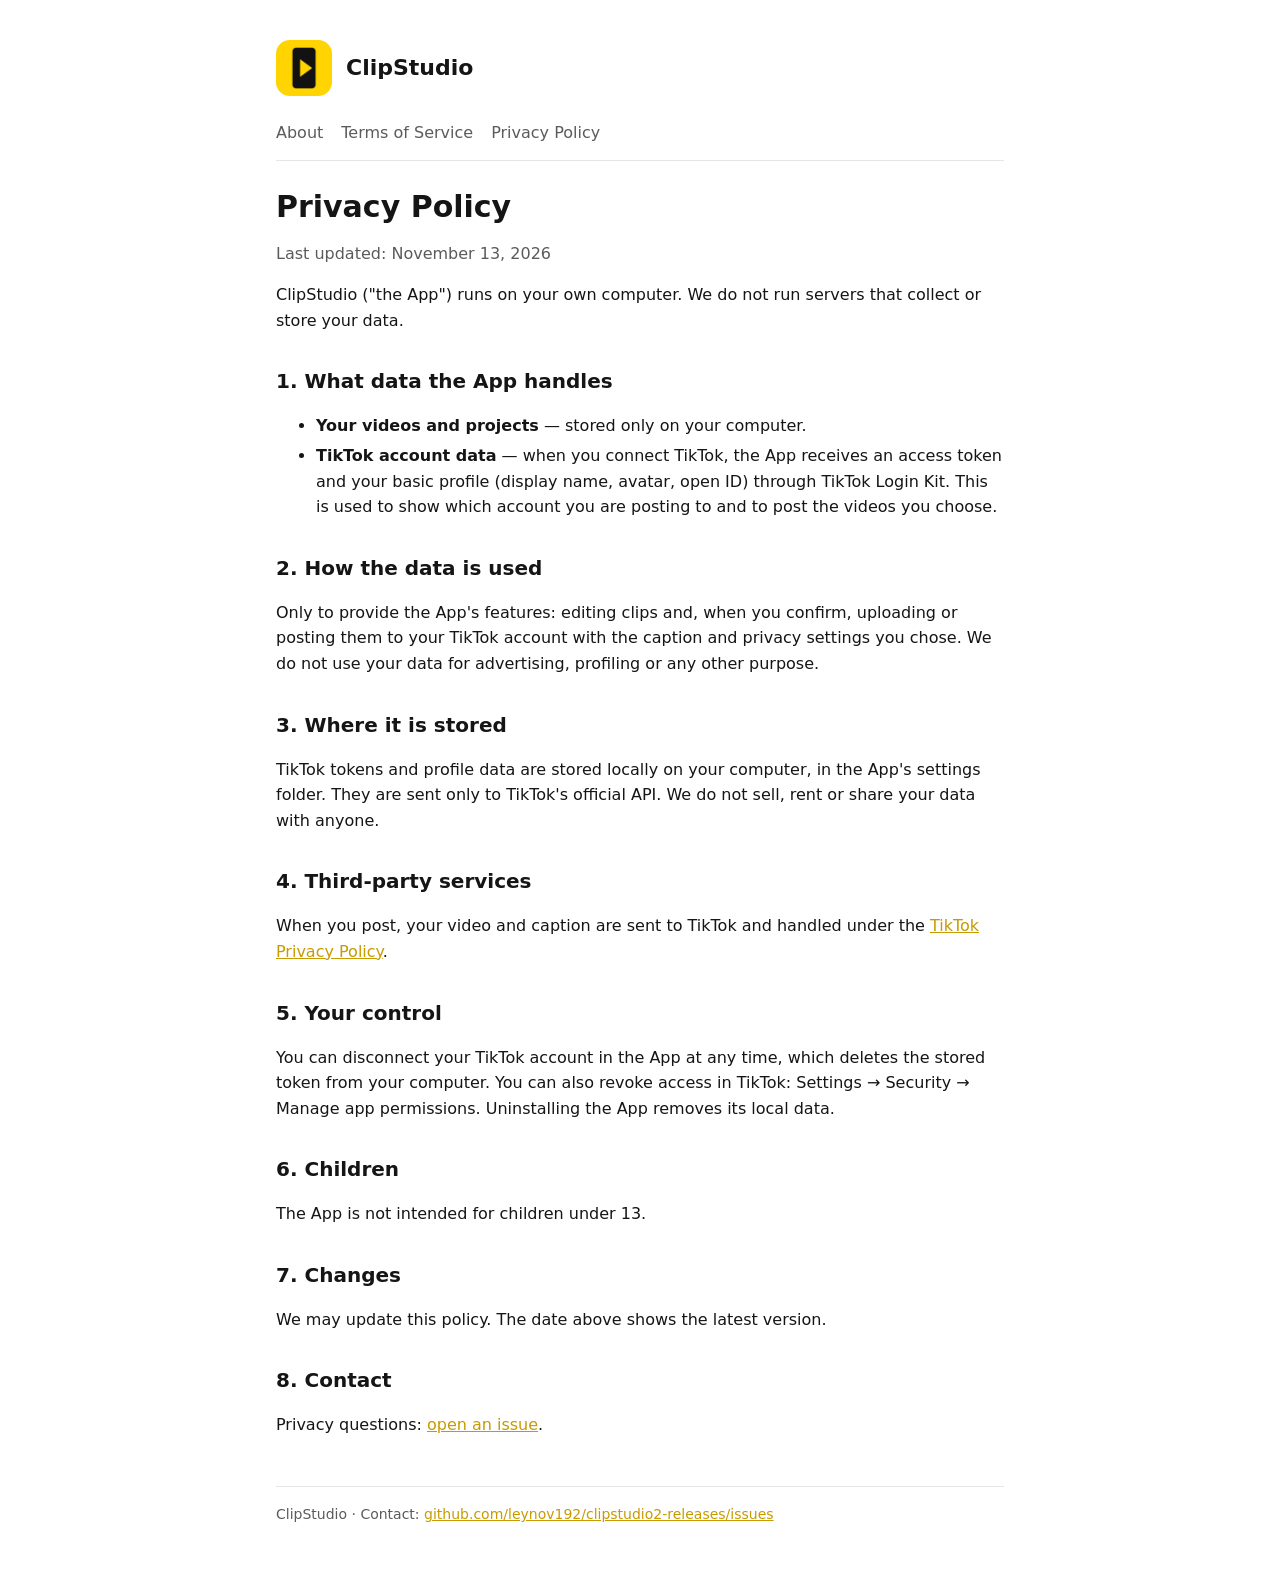
==== privacy.html @ 1c1dc6f8 "Add files via upload" ====
<!doctype html><html lang="en"><head><meta charset="utf-8"><meta name="viewport" content="width=device-width,initial-scale=1"><link rel="icon" href="icon.png"><link rel="stylesheet" href="style.css"><title>Privacy Policy</title></head><body><main><header><img src="icon.png" alt=""><a href="index.html">ClipStudio</a></header><nav><a href="index.html">About</a><a href="terms.html">Terms of Service</a><a href="privacy.html">Privacy Policy</a></nav>
<h1>Privacy Policy</h1><p class="dim">Last updated: November 13, 2026</p>
<p>ClipStudio ("the App") runs on your own computer. We do not run servers that collect or store your data.</p>
<h2>1. What data the App handles</h2><ul>
<li><b>Your videos and projects</b> — stored only on your computer.</li>
<li><b>TikTok account data</b> — when you connect TikTok, the App receives an access token and your basic profile (display name, avatar, open ID) through TikTok Login Kit. This is used to show which account you are posting to and to post the videos you choose.</li></ul>
<h2>2. How the data is used</h2><p>Only to provide the App's features: editing clips and, when you confirm, uploading or posting them to your TikTok account with the caption and privacy settings you chose. We do not use your data for advertising, profiling or any other purpose.</p>
<h2>3. Where it is stored</h2><p>TikTok tokens and profile data are stored locally on your computer, in the App's settings folder. They are sent only to TikTok's official API. We do not sell, rent or share your data with anyone.</p>
<h2>4. Third-party services</h2><p>When you post, your video and caption are sent to TikTok and handled under the <a href="https://www.tiktok.com/legal/privacy-policy">TikTok Privacy Policy</a>.</p>
<h2>5. Your control</h2><p>You can disconnect your TikTok account in the App at any time, which deletes the stored token from your computer. You can also revoke access in TikTok: Settings → Security → Manage app permissions. Uninstalling the App removes its local data.</p>
<h2>6. Children</h2><p>The App is not intended for children under 13.</p>
<h2>7. Changes</h2><p>We may update this policy. The date above shows the latest version.</p>
<h2>8. Contact</h2><p>Privacy questions: <a href="https://github.com/leynov192/clipstudio2-releases/issues">open an issue</a>.</p>
<footer>ClipStudio · Contact: <a href="https://github.com/leynov192/clipstudio2-releases/issues">github.com/leynov192/clipstudio2-releases/issues</a></footer></main></body></html>
---- style.css ----
:root{--bg:#fff;--fg:#151515;--dim:#5b5b5b;--acc:#c79a00;--line:#e6e6e6}
@media (prefers-color-scheme:dark){:root{--bg:#121214;--fg:#eee;--dim:#a0a0a8;--acc:#ffd400;--line:#2a2a30}}
*{box-sizing:border-box}body{margin:0;background:var(--bg);color:var(--fg);font:16px/1.6 system-ui,-apple-system,Segoe UI,Roboto,sans-serif}
main{max-width:760px;margin:0 auto;padding:40px 16px 64px}header{display:flex;align-items:center;gap:14px;margin-bottom:24px}
header img{width:56px;height:56px;border-radius:14px}header a{color:inherit;text-decoration:none;font-weight:800;font-size:22px}
nav{display:flex;gap:18px;margin:0 0 28px;padding-bottom:14px;border-bottom:1px solid var(--line)}nav a{color:var(--dim);text-decoration:none}nav a:hover{color:var(--fg)}
h1{font-size:30px;line-height:1.2;margin:0 0 8px}h2{font-size:20px;margin:32px 0 8px}.dim{color:var(--dim)}a{color:var(--acc)}li{margin:4px 0}
footer{margin-top:48px;padding-top:16px;border-top:1px solid var(--line);color:var(--dim);font-size:14px}
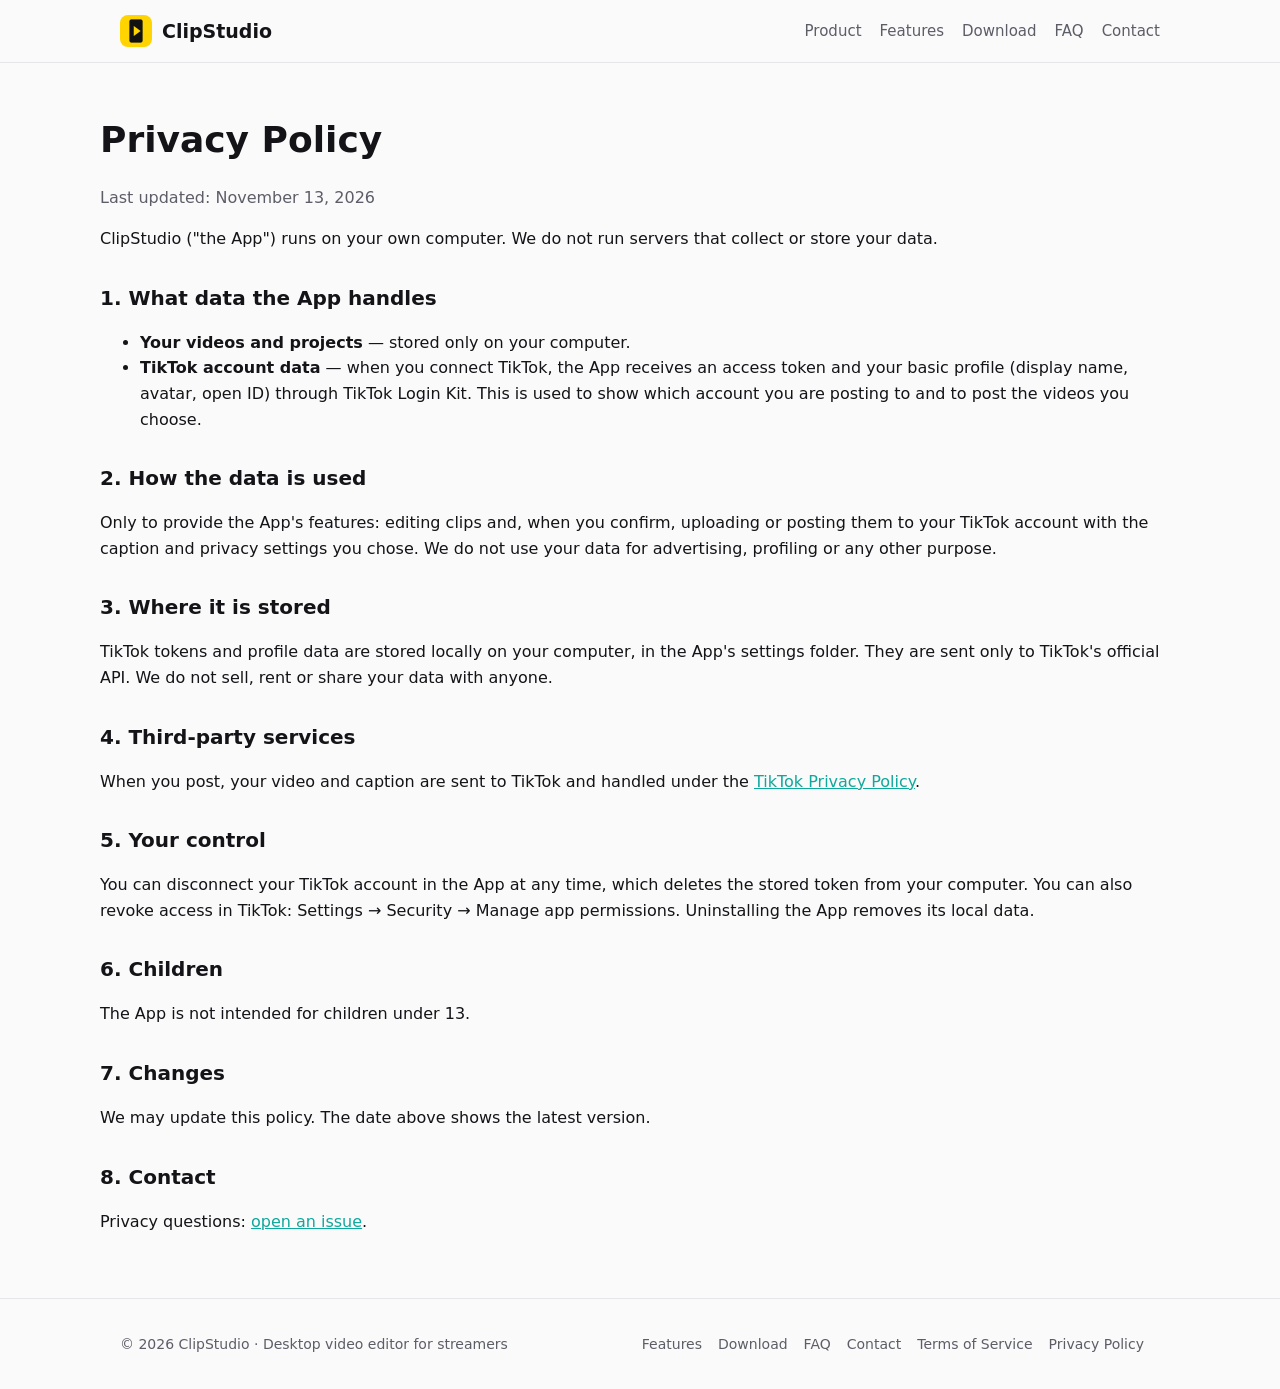
==== commit 4168b69f: "Add files via upload" ====
--- a/privacy.html
+++ b/privacy.html
@@ -1,5 +1,10 @@
-<!doctype html><html lang="en"><head><meta charset="utf-8"><meta name="viewport" content="width=device-width,initial-scale=1"><link rel="icon" href="icon.png"><link rel="stylesheet" href="style.css"><title>Privacy Policy</title></head><body><main><header><img src="icon.png" alt=""><a href="index.html">ClipStudio</a></header><nav><a href="index.html">About</a><a href="terms.html">Terms of Service</a><a href="privacy.html">Privacy Policy</a></nav>
-<h1>Privacy Policy</h1><p class="dim">Last updated: November 13, 2026</p>
+<!doctype html>
+<html lang="en"><head><meta charset="utf-8"><meta name="viewport" content="width=device-width,initial-scale=1">
+<title>Privacy Policy — ClipStudio</title><meta name="description" content="Privacy Policy — ClipStudio"><link rel="icon" href="icon.png"><link rel="stylesheet" href="style.css"></head>
+<body>
+<header class="top"><div class="wrap"><a class="logo" href="index.html"><img src="icon.png" alt="">ClipStudio</a>
+<nav><a href="index.html">Product</a><a href="features.html">Features</a><a href="download.html">Download</a><a href="faq.html">FAQ</a><a href="contact.html">Contact</a></nav></div></header>
+<div class="wrap page"><h1>Privacy Policy</h1><p class="dim">Last updated: November 13, 2026</p>
 <p>ClipStudio ("the App") runs on your own computer. We do not run servers that collect or store your data.</p>
 <h2>1. What data the App handles</h2><ul>
 <li><b>Your videos and projects</b> — stored only on your computer.</li>
@@ -11,4 +16,7 @@
 <h2>6. Children</h2><p>The App is not intended for children under 13.</p>
 <h2>7. Changes</h2><p>We may update this policy. The date above shows the latest version.</p>
 <h2>8. Contact</h2><p>Privacy questions: <a href="https://github.com/leynov192/clipstudio2-releases/issues">open an issue</a>.</p>
-<footer>ClipStudio · Contact: <a href="https://github.com/leynov192/clipstudio2-releases/issues">github.com/leynov192/clipstudio2-releases/issues</a></footer></main></body></html>
+</div>
+<footer><div class="wrap"><div>© 2026 ClipStudio · Desktop video editor for streamers</div>
+<div><a href="features.html">Features</a><a href="download.html">Download</a><a href="faq.html">FAQ</a><a href="contact.html">Contact</a><a href="terms.html">Terms of Service</a><a href="privacy.html">Privacy Policy</a></div></div></footer>
+</body></html>
--- a/style.css
+++ b/style.css
@@ -1,8 +1,38 @@
-:root{--bg:#fff;--fg:#151515;--dim:#5b5b5b;--acc:#c79a00;--line:#e6e6e6}
-@media (prefers-color-scheme:dark){:root{--bg:#121214;--fg:#eee;--dim:#a0a0a8;--acc:#ffd400;--line:#2a2a30}}
-*{box-sizing:border-box}body{margin:0;background:var(--bg);color:var(--fg);font:16px/1.6 system-ui,-apple-system,Segoe UI,Roboto,sans-serif}
-main{max-width:760px;margin:0 auto;padding:40px 16px 64px}header{display:flex;align-items:center;gap:14px;margin-bottom:24px}
-header img{width:56px;height:56px;border-radius:14px}header a{color:inherit;text-decoration:none;font-weight:800;font-size:22px}
-nav{display:flex;gap:18px;margin:0 0 28px;padding-bottom:14px;border-bottom:1px solid var(--line)}nav a{color:var(--dim);text-decoration:none}nav a:hover{color:var(--fg)}
-h1{font-size:30px;line-height:1.2;margin:0 0 8px}h2{font-size:20px;margin:32px 0 8px}.dim{color:var(--dim)}a{color:var(--acc)}li{margin:4px 0}
-footer{margin-top:48px;padding-top:16px;border-top:1px solid var(--line);color:var(--dim);font-size:14px}
+:root{--bg:#0e0e11;--panel:#17171b;--line:#27272d;--fg:#ececf1;--dim:#9a9aa6;--acc:#22d3c5;--acc2:#3b7bff}
+@media (prefers-color-scheme:light){:root{--bg:#fafafa;--panel:#fff;--line:#e5e5ea;--fg:#141418;--dim:#5d5d68;--acc:#0fa89c;--acc2:#2f62d8}}
+*{box-sizing:border-box}html{scroll-behavior:smooth}
+body{margin:0;background:var(--bg);color:var(--fg);font:16px/1.6 system-ui,-apple-system,"Segoe UI",Roboto,sans-serif}
+a{color:var(--acc)}img{max-width:100%;display:block}
+.wrap{max-width:1080px;margin:0 auto;padding:0 20px}
+header.top{position:sticky;top:0;z-index:5;background:color-mix(in srgb,var(--bg) 88%,transparent);backdrop-filter:blur(10px);border-bottom:1px solid var(--line)}
+header.top .wrap{display:flex;align-items:center;gap:22px;height:62px}
+.logo{display:flex;align-items:center;gap:10px;font-weight:800;font-size:19px;color:var(--fg);text-decoration:none}
+.logo img{width:32px;height:32px;border-radius:8px}
+header.top nav{display:flex;gap:18px;margin-left:auto;flex-wrap:wrap}
+header.top nav a{color:var(--dim);text-decoration:none;font-size:15px}header.top nav a:hover,header.top nav a.on{color:var(--fg)}
+.btn{display:inline-block;padding:12px 22px;border-radius:10px;font-weight:700;text-decoration:none;background:var(--acc);color:#002a27}
+.btn.ghost{background:transparent;color:var(--fg);border:1px solid var(--line)}
+.hero{padding:72px 0 40px;text-align:center}
+.hero h1{font-size:46px;line-height:1.12;margin:0 0 16px;letter-spacing:-.02em}
+.hero h1 span{background:linear-gradient(90deg,var(--acc),var(--acc2));-webkit-background-clip:text;background-clip:text;color:transparent}
+.hero p{font-size:19px;color:var(--dim);max-width:720px;margin:0 auto 28px}
+.hero .cta{display:flex;gap:12px;justify-content:center;flex-wrap:wrap}
+.shot{border-radius:14px;border:1px solid var(--line);box-shadow:0 20px 60px #0006;margin:44px auto 0}
+section{padding:56px 0;border-top:1px solid var(--line)}
+section h2{font-size:30px;margin:0 0 10px;letter-spacing:-.01em}section .lead{color:var(--dim);margin:0 0 30px;max-width:720px}
+.grid{display:grid;grid-template-columns:repeat(auto-fit,minmax(240px,1fr));gap:16px}
+.card{background:var(--panel);border:1px solid var(--line);border-radius:14px;padding:20px}
+.card h3{margin:0 0 6px;font-size:17px}.card p{margin:0;color:var(--dim);font-size:15px}
+.ic{font-size:26px;margin-bottom:8px}
+.steps{counter-reset:s;display:grid;grid-template-columns:repeat(auto-fit,minmax(220px,1fr));gap:16px}
+.steps .card{position:relative;padding-top:46px}
+.steps .card::before{counter-increment:s;content:counter(s);position:absolute;top:14px;left:20px;width:26px;height:26px;border-radius:50%;background:var(--acc);color:#002a27;font-weight:800;display:flex;align-items:center;justify-content:center;font-size:14px}
+.two{display:grid;grid-template-columns:1.1fr 1fr;gap:34px;align-items:center}
+@media (max-width:820px){.two{grid-template-columns:1fr}.hero h1{font-size:34px}header.top nav{gap:12px}}
+details{background:var(--panel);border:1px solid var(--line);border-radius:12px;padding:14px 18px;margin-bottom:10px}
+details summary{cursor:pointer;font-weight:700}details p{color:var(--dim);margin:10px 0 0}
+.page{padding:48px 0}.page h1{font-size:36px;margin:0 0 6px}.page h2{font-size:20px;margin:30px 0 8px}.dim{color:var(--dim)}
+footer{border-top:1px solid var(--line);padding:34px 0;color:var(--dim);font-size:14px}
+footer .wrap{display:flex;gap:24px;flex-wrap:wrap;justify-content:space-between}
+footer a{color:var(--dim);text-decoration:none;margin-right:16px}footer a:hover{color:var(--fg)}
+table.req{border-collapse:collapse;width:100%}table.req td{border-top:1px solid var(--line);padding:10px 8px;vertical-align:top}table.req td:first-child{color:var(--dim);width:38%}
